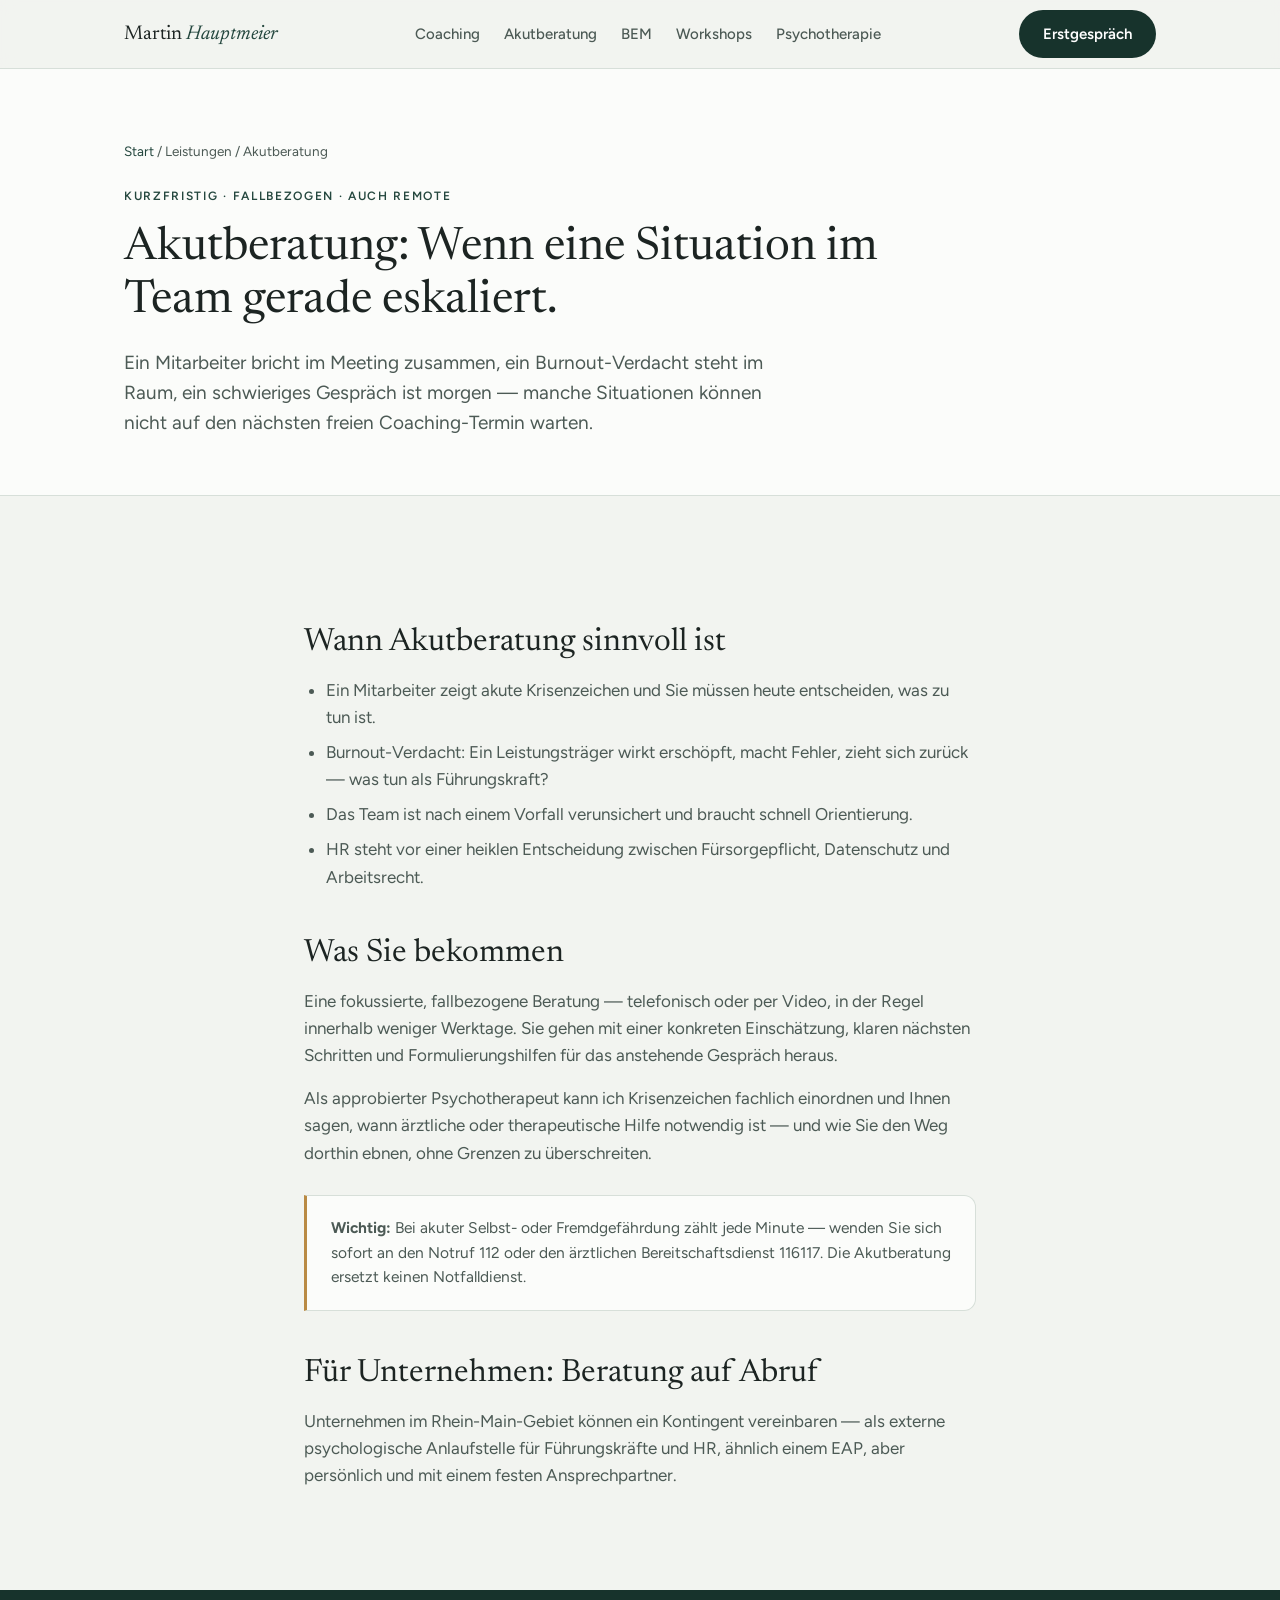
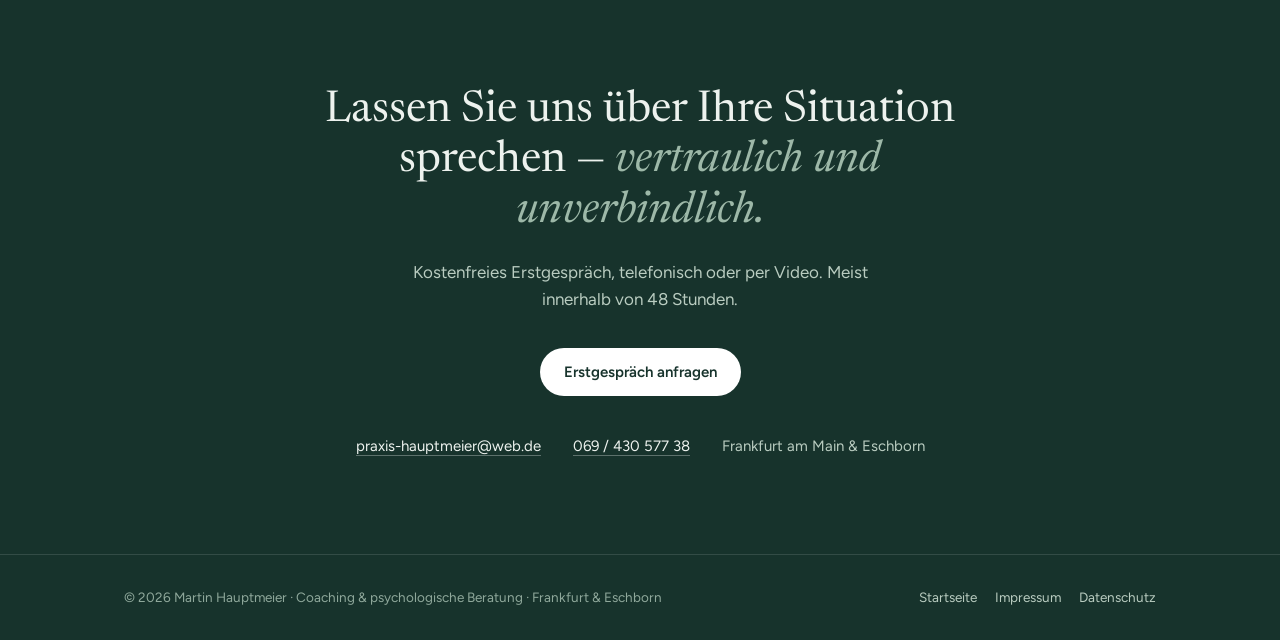
==== akutberatung-psychische-erkrankung-arbeitsplatz.html @ 54fd2620 "Add Unterseite: Akutberatung" ====
<!DOCTYPE html>
<html lang="de">
<head>
<meta charset="UTF-8">
<meta name="viewport" content="width=device-width, initial-scale=1.0">
<title>Psychische Erkrankung am Arbeitsplatz: Akutberatung für HR & Führung | Frankfurt – Martin Hauptmeier</title>
<meta name="description" content="Kurzfristige psychologische Fallberatung bei psychischer Erkrankung am Arbeitsplatz: Burnout, Depression, Krisen im Team. Für HR und Führungskräfte in Frankfurt, Eschborn und remote.">
<link rel="preconnect" href="https://fonts.googleapis.com">
<link rel="preconnect" href="https://fonts.gstatic.com" crossorigin>
<link href="https://fonts.googleapis.com/css2?family=Newsreader:ital,opsz,wght@0,6..72,300..600;1,6..72,300..600&family=Figtree:wght@400;500;600;700&display=swap" rel="stylesheet">
<link rel="stylesheet" href="styles.css">
</head>
<body>
<header>
  <div class="wrap nav">
    <a class="logo" href="index.html">Martin <span>Hauptmeier</span></a>
    <nav aria-label="Hauptnavigation">
      <ul>
        <li><a href="fuehrungskraefte-coaching-frankfurt.html">Coaching</a></li>
        <li><a href="akutberatung-psychische-erkrankung-arbeitsplatz.html">Akutberatung</a></li>
        <li><a href="bem-wiedereingliederung-frankfurt.html">BEM</a></li>
        <li><a href="workshops-psychische-gesundheit-fuehrungskraefte.html">Workshops</a></li>
        <li><a href="psychotherapie-frankfurt-nordend.html">Psychotherapie</a></li>
      </ul>
    </nav>
    <a class="btn" href="#kontakt">Erstgespräch</a>
  </div>
</header>
<div class="sub-hero">
  <div class="wrap">
    <p class="crumb"><a href="index.html">Start</a> / Leistungen / Akutberatung</p>
    <span class="eyebrow">Kurzfristig · fallbezogen · auch remote</span>
    <h1>Akutberatung: Wenn eine Situation im Team gerade eskaliert.</h1>
    <p class="lead">Ein Mitarbeiter bricht im Meeting zusammen, ein Burnout-Verdacht steht im Raum, ein schwieriges Gespräch ist morgen — manche Situationen können nicht auf den nächsten freien Coaching-Termin warten.</p>
  </div>
</div>
<section>
  <div class="wrap content">
    <h2>Wann Akutberatung sinnvoll ist</h2>
    <ul>
      <li>Ein Mitarbeiter zeigt akute Krisenzeichen und Sie müssen heute entscheiden, was zu tun ist.</li>
      <li>Burnout-Verdacht: Ein Leistungsträger wirkt erschöpft, macht Fehler, zieht sich zurück — was tun als Führungskraft?</li>
      <li>Das Team ist nach einem Vorfall verunsichert und braucht schnell Orientierung.</li>
      <li>HR steht vor einer heiklen Entscheidung zwischen Fürsorgepflicht, Datenschutz und Arbeitsrecht.</li>
    </ul>
    <h2>Was Sie bekommen</h2>
    <p>Eine fokussierte, fallbezogene Beratung — telefonisch oder per Video, in der Regel innerhalb weniger Werktage. Sie gehen mit einer konkreten Einschätzung, klaren nächsten Schritten und Formulierungshilfen für das anstehende Gespräch heraus.</p>
    <p>Als approbierter Psychotherapeut kann ich Krisenzeichen fachlich einordnen und Ihnen sagen, wann ärztliche oder therapeutische Hilfe notwendig ist — und wie Sie den Weg dorthin ebnen, ohne Grenzen zu überschreiten.</p>
    <div class="hinweis"><strong>Wichtig:</strong> Bei akuter Selbst- oder Fremdgefährdung zählt jede Minute — wenden Sie sich sofort an den Notruf 112 oder den ärztlichen Bereitschaftsdienst 116117. Die Akutberatung ersetzt keinen Notfalldienst.</div>
    <h2>Für Unternehmen: Beratung auf Abruf</h2>
    <p>Unternehmen im Rhein-Main-Gebiet können ein Kontingent vereinbaren — als externe psychologische Anlaufstelle für Führungskräfte und HR, ähnlich einem EAP, aber persönlich und mit einem festen Ansprechpartner.</p>
  </div>
</section>
<section class="kontakt" id="kontakt">
  <div class="wrap">
    <h2>Lassen Sie uns über Ihre Situation sprechen — <em>vertraulich und unverbindlich.</em></h2>
    <p>Kostenfreies Erstgespräch, telefonisch oder per Video. Meist innerhalb von 48 Stunden.</p>
    <a class="btn" href="mailto:praxis-hauptmeier@web.de">Erstgespräch anfragen</a>
    <div class="info">
      <span><a href="mailto:praxis-hauptmeier@web.de">praxis-hauptmeier@web.de</a></span>
      <span><a href="tel:+496943057738">069 / 430 577 38</a></span>
      <span>Frankfurt am Main & Eschborn</span>
    </div>
  </div>
</section>
<footer>
  <div class="wrap">
    <span>© 2026 Martin Hauptmeier · Coaching & psychologische Beratung · Frankfurt & Eschborn</span>
    <nav><a href="index.html">Startseite</a><a href="#">Impressum</a><a href="#">Datenschutz</a></nav>
  </div>
</footer>
</body>
</html>
---- styles.css ----
:root{
  --pine:#17332C; --pine-soft:#24473E; --sage:#9DB8A8;
  --mist:#F2F4F0; --paper:#FBFCFA; --ink:#1C2422; --ink-60:#4C5A55;
  --line:#D7DFD9; --amber:#B98A44;
}
*{margin:0;padding:0;box-sizing:border-box}
html{scroll-behavior:smooth}
body{font-family:'Figtree',system-ui,sans-serif;background:var(--mist);color:var(--ink);line-height:1.6;font-size:17px}
h1,h2,h3,.serif{font-family:'Newsreader',Georgia,serif;font-weight:400;line-height:1.15}
a{color:inherit}
.wrap{max-width:1080px;margin:0 auto;padding:0 24px}
.eyebrow{font-size:12px;letter-spacing:.14em;text-transform:uppercase;font-weight:600;color:var(--pine-soft)}
header{position:sticky;top:0;z-index:50;background:rgba(242,244,240,.92);backdrop-filter:blur(8px);border-bottom:1px solid var(--line)}
.nav{display:flex;align-items:center;justify-content:space-between;height:68px;gap:16px}
.logo{font-family:'Newsreader',serif;font-size:20px;text-decoration:none;white-space:nowrap}
.logo span{color:var(--pine-soft);font-style:italic}
nav ul{display:flex;gap:24px;list-style:none}
nav ul a{text-decoration:none;font-size:15px;font-weight:500;color:var(--ink-60)}
nav ul a:hover{color:var(--pine)}
.btn{display:inline-block;background:var(--pine);color:#fff;padding:12px 24px;border-radius:999px;text-decoration:none;font-weight:600;font-size:15px;transition:background .2s}
.btn:hover{background:var(--pine-soft)}
.btn.ghost{background:transparent;color:var(--pine);border:1px solid var(--pine)}
.btn.ghost:hover{background:var(--pine);color:#fff}
@media(max-width:860px){nav ul{display:none}}
.faden{position:relative}
.faden::before{content:"";position:absolute;left:24px;top:0;bottom:0;width:1px;background:linear-gradient(var(--sage),var(--pine));opacity:.55}
.knoten{position:absolute;left:19.5px;width:10px;height:10px;border-radius:50%;background:var(--mist);border:2px solid var(--pine-soft)}
@media(max-width:760px){.faden::before,.knoten{display:none}}
.hero{padding:88px 0 80px;background:var(--paper);border-bottom:1px solid var(--line)}
.hero h1{font-size:clamp(32px,5vw,54px);margin:20px 0 24px;letter-spacing:-.01em;max-width:860px}
.hero h1 em{color:var(--pine-soft)}
.hero p.lead{font-size:20px;color:var(--ink-60);max-width:640px;margin-bottom:34px}
.cta-row{display:flex;gap:14px;flex-wrap:wrap;align-items:center}
.ort{margin-top:34px;font-size:14px;color:var(--ink-60);display:flex;align-items:center;gap:8px}
.ort::before{content:"";width:7px;height:7px;border-radius:50%;background:var(--amber);display:inline-block}
.hero-grid{display:grid;grid-template-columns:1fr 340px;gap:56px;align-items:center}
@media(max-width:900px){.hero-grid{grid-template-columns:1fr}}
.hero-portrait{width:100%;border-radius:16px;display:block;box-shadow:0 24px 48px -24px rgba(23,51,44,.35)}
section{padding:84px 0}
.sec-head{max-width:660px;margin-bottom:48px;padding-left:64px;position:relative}
@media(max-width:760px){.sec-head{padding-left:0}}
.sec-head h2{font-size:clamp(28px,3.6vw,40px);margin-top:14px}
.cards{display:grid;grid-template-columns:repeat(3,1fr);gap:20px}
@media(max-width:860px){.cards{grid-template-columns:1fr}}
.card{background:var(--paper);border:1px solid var(--line);border-radius:14px;padding:28px 26px}
.card .serif{font-size:20px;font-style:italic;color:var(--pine-soft);display:block;margin-bottom:14px}
.card p{font-size:15.5px;color:var(--ink-60)}
.card a.mehr{display:inline-block;margin-top:14px;font-size:14.5px;font-weight:600;color:var(--pine);text-decoration:none;border-bottom:1px solid var(--sage)}
.leistungen-bg{background:var(--paper);border-top:1px solid var(--line);border-bottom:1px solid var(--line)}
.leistung{display:grid;grid-template-columns:240px 1fr;gap:32px;padding:34px 0 34px 64px;border-top:1px solid var(--line);position:relative}
.leistung:last-of-type{border-bottom:1px solid var(--line)}
.leistung h3{font-size:23px}
.leistung h3 a{text-decoration:none;color:inherit}
.leistung h3 a:hover{color:var(--pine-soft)}
.leistung .tag{font-size:13px;color:var(--amber);font-weight:600;letter-spacing:.06em;text-transform:uppercase;margin-top:6px}
.leistung p{color:var(--ink-60);max-width:560px}
@media(max-width:760px){.leistung{grid-template-columns:1fr;gap:10px;padding-left:0}}
.ueber-bg{background:var(--paper);border-top:1px solid var(--line);border-bottom:1px solid var(--line)}
.ueber-grid{display:grid;grid-template-columns:340px 1fr;gap:56px;align-items:start}
@media(max-width:860px){.ueber-grid{grid-template-columns:1fr}}
.portrait-img{width:100%;border-radius:16px;display:block}
.ueber-grid h2{font-size:clamp(28px,3.4vw,38px);margin:14px 0 20px}
.ueber-grid p{color:var(--ink-60);margin-bottom:16px;max-width:580px}
.quali{list-style:none;margin-top:24px;display:grid;gap:10px}
.quali li{padding-left:22px;position:relative;font-size:15.5px}
.quali li::before{content:"—";position:absolute;left:0;color:var(--amber)}
.sub-hero{padding:72px 0 56px;background:var(--paper);border-bottom:1px solid var(--line)}
.sub-hero .crumb{font-size:13.5px;color:var(--ink-60);margin-bottom:18px}
.sub-hero .crumb a{color:var(--pine-soft);text-decoration:none}
.sub-hero h1{font-size:clamp(30px,4.4vw,46px);max-width:820px;margin:14px 0 20px}
.sub-hero p.lead{font-size:19px;color:var(--ink-60);max-width:640px}
.content{max-width:720px}
.content h2{font-size:clamp(24px,3vw,32px);margin:44px 0 16px}
.content h3{font-size:21px;margin:30px 0 10px}
.content p{color:var(--ink-60);margin-bottom:16px}
.content ul{margin:0 0 16px 22px;color:var(--ink-60)}
.content li{margin-bottom:8px}
.hinweis{background:var(--paper);border:1px solid var(--line);border-left:3px solid var(--amber);border-radius:0 12px 12px 0;padding:20px 24px;margin:28px 0;font-size:15.5px;color:var(--ink-60)}
details.faq{background:var(--paper);border:1px solid var(--line);border-radius:12px;margin-bottom:12px;padding:0 22px}
details.faq summary{cursor:pointer;padding:18px 0;font-weight:600;font-size:16.5px;list-style:none;position:relative;padding-right:32px}
details.faq summary::after{content:"+";position:absolute;right:0;top:14px;font-size:22px;color:var(--sage)}
details.faq[open] summary::after{content:"–"}
details.faq p{color:var(--ink-60);padding-bottom:18px;font-size:15.5px}
.kontakt{background:var(--pine);color:#EDF2EE;text-align:center;padding:96px 0}
.kontakt h2{font-size:clamp(30px,4vw,44px);max-width:680px;margin:0 auto 22px}
.kontakt h2 em{color:var(--sage)}
.kontakt p{color:#B9CCC0;max-width:520px;margin:0 auto 34px}
.kontakt .btn{background:#fff;color:var(--pine)}
.kontakt .btn:hover{background:var(--sage)}
.kontakt .info{margin-top:38px;font-size:15px;color:#B9CCC0;display:flex;gap:32px;justify-content:center;flex-wrap:wrap}
.kontakt .info a{color:#EDF2EE;text-decoration:none;border-bottom:1px solid rgba(255,255,255,.3)}
footer{background:var(--pine);border-top:1px solid rgba(255,255,255,.12);padding:32px 0;color:#8FA89B;font-size:13.5px}
footer .wrap{display:flex;justify-content:space-between;flex-wrap:wrap;gap:12px}
footer nav a{color:#B9CCC0;text-decoration:none;margin-left:18px}
.reveal{opacity:0;transform:translateY(14px);transition:opacity .6s ease,transform .6s ease}
.reveal.show{opacity:1;transform:none}
@media(prefers-reduced-motion:reduce){.reveal{opacity:1;transform:none;transition:none}html{scroll-behavior:auto}}
:focus-visible{outline:2px solid var(--amber);outline-offset:3px}
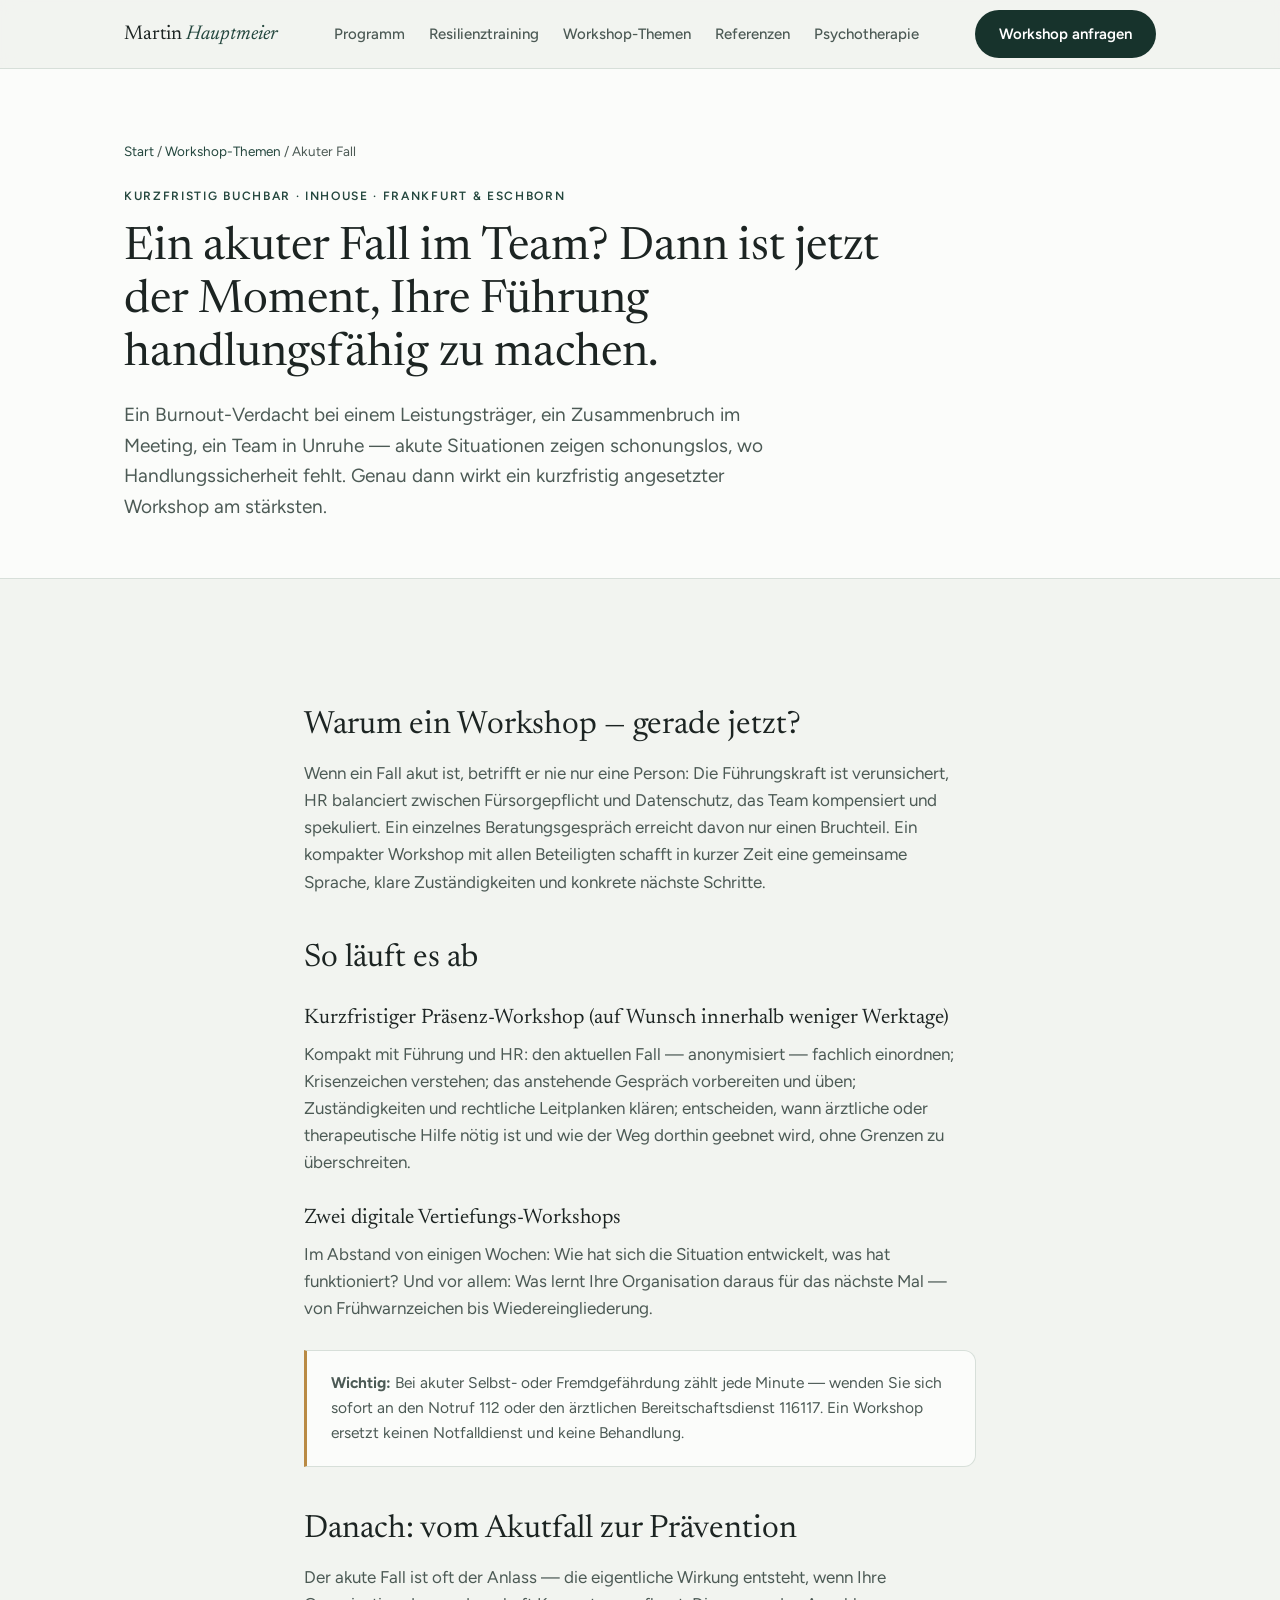
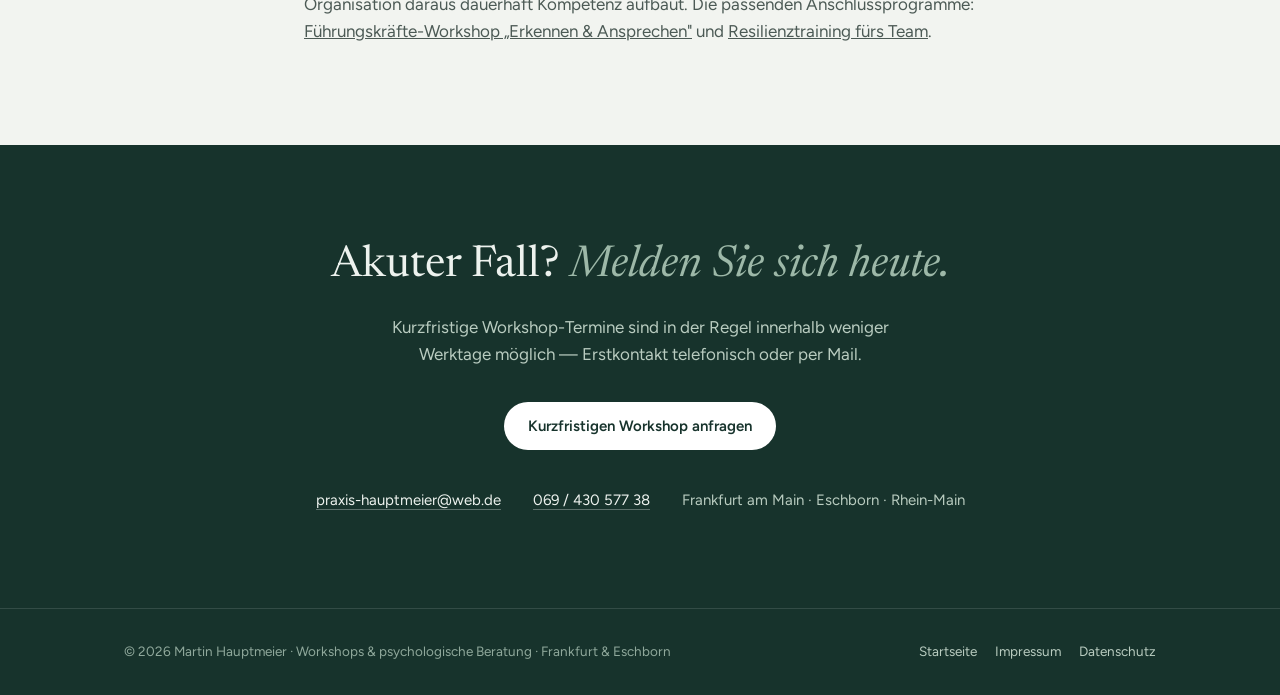
==== commit 3e6fa3e5: "Umbau: Akutberatung → kurzfristig buchbarer Akut-Workshop" ====
--- a/akutberatung-psychische-erkrankung-arbeitsplatz.html
+++ b/akutberatung-psychische-erkrankung-arbeitsplatz.html
@@ -3,8 +3,8 @@
 <head>
 <meta charset="UTF-8">
 <meta name="viewport" content="width=device-width, initial-scale=1.0">
-<title>Psychische Erkrankung am Arbeitsplatz: Akutberatung für HR & Führung | Frankfurt – Martin Hauptmeier</title>
-<meta name="description" content="Kurzfristige psychologische Fallberatung bei psychischer Erkrankung am Arbeitsplatz: Burnout, Depression, Krisen im Team. Für HR und Führungskräfte in Frankfurt, Eschborn und remote.">
+<title>Psychische Erkrankung am Arbeitsplatz: Wenn der Fall akut ist | Workshop kurzfristig – Martin Hauptmeier, Frankfurt</title>
+<meta name="description" content="Akuter Fall im Team? Kurzfristig buchbarer Inhouse-Workshop zu psychischer Erkrankung am Arbeitsplatz: Burnout, Depression, Krisen — Handlungssicherheit für Führung und HR. Frankfurt, Eschborn, Rhein-Main.">
 <link rel="preconnect" href="https://fonts.googleapis.com">
 <link rel="preconnect" href="https://fonts.gstatic.com" crossorigin>
 <link href="https://fonts.googleapis.com/css2?family=Newsreader:ital,opsz,wght@0,6..72,300..600;1,6..72,300..600&family=Figtree:wght@400;500;600;700&display=swap" rel="stylesheet">
@@ -16,56 +16,53 @@
     <a class="logo" href="index.html">Martin <span>Hauptmeier</span></a>
     <nav aria-label="Hauptnavigation">
       <ul>
-        <li><a href="fuehrungskraefte-coaching-frankfurt.html">Coaching</a></li>
-        <li><a href="akutberatung-psychische-erkrankung-arbeitsplatz.html">Akutberatung</a></li>
-        <li><a href="bem-wiedereingliederung-frankfurt.html">BEM</a></li>
-        <li><a href="workshops-psychische-gesundheit-fuehrungskraefte.html">Workshops</a></li>
+        <li><a href="index.html#programm">Programm</a></li>
+        <li><a href="resilienztraining-unternehmen-frankfurt.html">Resilienztraining</a></li>
+        <li><a href="workshops-psychische-gesundheit-fuehrungskraefte.html">Workshop-Themen</a></li>
+        <li><a href="index.html#referenzen">Referenzen</a></li>
         <li><a href="psychotherapie-frankfurt-nordend.html">Psychotherapie</a></li>
       </ul>
     </nav>
-    <a class="btn" href="#kontakt">Erstgespräch</a>
+    <a class="btn" href="#kontakt">Workshop anfragen</a>
   </div>
 </header>
 <div class="sub-hero">
   <div class="wrap">
-    <p class="crumb"><a href="index.html">Start</a> / Leistungen / Akutberatung</p>
-    <span class="eyebrow">Kurzfristig · fallbezogen · auch remote</span>
-    <h1>Akutberatung: Wenn eine Situation im Team gerade eskaliert.</h1>
-    <p class="lead">Ein Mitarbeiter bricht im Meeting zusammen, ein Burnout-Verdacht steht im Raum, ein schwieriges Gespräch ist morgen — manche Situationen können nicht auf den nächsten freien Coaching-Termin warten.</p>
+    <p class="crumb"><a href="index.html">Start</a> / <a href="workshops-psychische-gesundheit-fuehrungskraefte.html">Workshop-Themen</a> / Akuter Fall</p>
+    <span class="eyebrow">Kurzfristig buchbar · Inhouse · Frankfurt & Eschborn</span>
+    <h1>Ein akuter Fall im Team? Dann ist jetzt der Moment, Ihre Führung handlungsfähig zu machen.</h1>
+    <p class="lead">Ein Burnout-Verdacht bei einem Leistungsträger, ein Zusammenbruch im Meeting, ein Team in Unruhe — akute Situationen zeigen schonungslos, wo Handlungssicherheit fehlt. Genau dann wirkt ein kurzfristig angesetzter Workshop am stärksten.</p>
   </div>
 </div>
 <section>
   <div class="wrap content">
-    <h2>Wann Akutberatung sinnvoll ist</h2>
-    <ul>
-      <li>Ein Mitarbeiter zeigt akute Krisenzeichen und Sie müssen heute entscheiden, was zu tun ist.</li>
-      <li>Burnout-Verdacht: Ein Leistungsträger wirkt erschöpft, macht Fehler, zieht sich zurück — was tun als Führungskraft?</li>
-      <li>Das Team ist nach einem Vorfall verunsichert und braucht schnell Orientierung.</li>
-      <li>HR steht vor einer heiklen Entscheidung zwischen Fürsorgepflicht, Datenschutz und Arbeitsrecht.</li>
-    </ul>
-    <h2>Was Sie bekommen</h2>
-    <p>Eine fokussierte, fallbezogene Beratung — telefonisch oder per Video, in der Regel innerhalb weniger Werktage. Sie gehen mit einer konkreten Einschätzung, klaren nächsten Schritten und Formulierungshilfen für das anstehende Gespräch heraus.</p>
-    <p>Als approbierter Psychotherapeut kann ich Krisenzeichen fachlich einordnen und Ihnen sagen, wann ärztliche oder therapeutische Hilfe notwendig ist — und wie Sie den Weg dorthin ebnen, ohne Grenzen zu überschreiten.</p>
-    <div class="hinweis"><strong>Wichtig:</strong> Bei akuter Selbst- oder Fremdgefährdung zählt jede Minute — wenden Sie sich sofort an den Notruf 112 oder den ärztlichen Bereitschaftsdienst 116117. Die Akutberatung ersetzt keinen Notfalldienst.</div>
-    <h2>Für Unternehmen: Beratung auf Abruf</h2>
-    <p>Unternehmen im Rhein-Main-Gebiet können ein Kontingent vereinbaren — als externe psychologische Anlaufstelle für Führungskräfte und HR, ähnlich einem EAP, aber persönlich und mit einem festen Ansprechpartner.</p>
+    <h2>Warum ein Workshop — gerade jetzt?</h2>
+    <p>Wenn ein Fall akut ist, betrifft er nie nur eine Person: Die Führungskraft ist verunsichert, HR balanciert zwischen Fürsorgepflicht und Datenschutz, das Team kompensiert und spekuliert. Ein einzelnes Beratungsgespräch erreicht davon nur einen Bruchteil. Ein kompakter Workshop mit allen Beteiligten schafft in kurzer Zeit eine gemeinsame Sprache, klare Zuständigkeiten und konkrete nächste Schritte.</p>
+    <h2>So läuft es ab</h2>
+    <h3>Kurzfristiger Präsenz-Workshop (auf Wunsch innerhalb weniger Werktage)</h3>
+    <p>Kompakt mit Führung und HR: den aktuellen Fall — anonymisiert — fachlich einordnen; Krisenzeichen verstehen; das anstehende Gespräch vorbereiten und üben; Zuständigkeiten und rechtliche Leitplanken klären; entscheiden, wann ärztliche oder therapeutische Hilfe nötig ist und wie der Weg dorthin geebnet wird, ohne Grenzen zu überschreiten.</p>
+    <h3>Zwei digitale Vertiefungs-Workshops</h3>
+    <p>Im Abstand von einigen Wochen: Wie hat sich die Situation entwickelt, was hat funktioniert? Und vor allem: Was lernt Ihre Organisation daraus für das nächste Mal — von Frühwarnzeichen bis Wiedereingliederung.</p>
+    <div class="hinweis"><strong>Wichtig:</strong> Bei akuter Selbst- oder Fremdgefährdung zählt jede Minute — wenden Sie sich sofort an den Notruf 112 oder den ärztlichen Bereitschaftsdienst 116117. Ein Workshop ersetzt keinen Notfalldienst und keine Behandlung.</div>
+    <h2>Danach: vom Akutfall zur Prävention</h2>
+    <p>Der akute Fall ist oft der Anlass — die eigentliche Wirkung entsteht, wenn Ihre Organisation daraus dauerhaft Kompetenz aufbaut. Die passenden Anschlussprogramme: <a href="fuehrungskraefte-coaching-frankfurt.html">Führungskräfte-Workshop „Erkennen & Ansprechen"</a> und <a href="resilienztraining-unternehmen-frankfurt.html">Resilienztraining fürs Team</a>.</p>
   </div>
 </section>
 <section class="kontakt" id="kontakt">
   <div class="wrap">
-    <h2>Lassen Sie uns über Ihre Situation sprechen — <em>vertraulich und unverbindlich.</em></h2>
-    <p>Kostenfreies Erstgespräch, telefonisch oder per Video. Meist innerhalb von 48 Stunden.</p>
-    <a class="btn" href="mailto:praxis-hauptmeier@web.de">Erstgespräch anfragen</a>
+    <h2>Akuter Fall? <em>Melden Sie sich heute.</em></h2>
+    <p>Kurzfristige Workshop-Termine sind in der Regel innerhalb weniger Werktage möglich — Erstkontakt telefonisch oder per Mail.</p>
+    <a class="btn" href="mailto:praxis-hauptmeier@web.de">Kurzfristigen Workshop anfragen</a>
     <div class="info">
       <span><a href="mailto:praxis-hauptmeier@web.de">praxis-hauptmeier@web.de</a></span>
       <span><a href="tel:+496943057738">069 / 430 577 38</a></span>
-      <span>Frankfurt am Main & Eschborn</span>
+      <span>Frankfurt am Main · Eschborn · Rhein-Main</span>
     </div>
   </div>
 </section>
 <footer>
   <div class="wrap">
-    <span>© 2026 Martin Hauptmeier · Coaching & psychologische Beratung · Frankfurt & Eschborn</span>
+    <span>© 2026 Martin Hauptmeier · Workshops & psychologische Beratung · Frankfurt & Eschborn</span>
     <nav><a href="index.html">Startseite</a><a href="#">Impressum</a><a href="#">Datenschutz</a></nav>
   </div>
 </footer>
--- a/styles.css
+++ b/styles.css
@@ -8,6 +8,7 @@
 body{font-family:'Figtree',system-ui,sans-serif;background:var(--mist);color:var(--ink);line-height:1.6;font-size:17px}
 h1,h2,h3,.serif{font-family:'Newsreader',Georgia,serif;font-weight:400;line-height:1.15}
 a{color:inherit}
+img{max-width:100%;height:auto}
 .wrap{max-width:1080px;margin:0 auto;padding:0 24px}
 .eyebrow{font-size:12px;letter-spacing:.14em;text-transform:uppercase;font-weight:600;color:var(--pine-soft)}
 header{position:sticky;top:0;z-index:50;background:rgba(242,244,240,.92);backdrop-filter:blur(8px);border-bottom:1px solid var(--line)}
@@ -34,17 +35,24 @@
 .ort{margin-top:34px;font-size:14px;color:var(--ink-60);display:flex;align-items:center;gap:8px}
 .ort::before{content:"";width:7px;height:7px;border-radius:50%;background:var(--amber);display:inline-block}
 .hero-grid{display:grid;grid-template-columns:1fr 340px;gap:56px;align-items:center}
-@media(max-width:900px){.hero-grid{grid-template-columns:1fr}}
-.hero-portrait{width:100%;border-radius:16px;display:block;box-shadow:0 24px 48px -24px rgba(23,51,44,.35)}
+@media(max-width:900px){.hero-grid{grid-template-columns:1fr}.hero-portrait{max-width:340px}}
+.hero-portrait{width:100%;height:auto;aspect-ratio:4/5;object-fit:cover;border-radius:16px;display:block;box-shadow:0 24px 48px -24px rgba(23,51,44,.35)}
 section{padding:84px 0}
 .sec-head{max-width:660px;margin-bottom:48px;padding-left:64px;position:relative}
 @media(max-width:760px){.sec-head{padding-left:0}}
 .sec-head h2{font-size:clamp(28px,3.6vw,40px);margin-top:14px}
+.sec-head p{color:var(--ink-60);margin-top:14px}
+.schritt{display:grid;grid-template-columns:56px 1fr;gap:20px;padding:24px 0 24px 64px;position:relative}
+.schritt .num{font-family:'Newsreader',serif;font-size:30px;font-style:italic;color:var(--sage)}
+.schritt h3{font-size:21px;margin-bottom:6px}
+.schritt p{color:var(--ink-60);max-width:560px}
+@media(max-width:760px){.schritt{padding-left:0}}
 .cards{display:grid;grid-template-columns:repeat(3,1fr);gap:20px}
 @media(max-width:860px){.cards{grid-template-columns:1fr}}
 .card{background:var(--paper);border:1px solid var(--line);border-radius:14px;padding:28px 26px}
 .card .serif{font-size:20px;font-style:italic;color:var(--pine-soft);display:block;margin-bottom:14px}
 .card p{font-size:15.5px;color:var(--ink-60)}
+.card h3{font-size:21px;margin-bottom:10px}
 .card a.mehr{display:inline-block;margin-top:14px;font-size:14.5px;font-weight:600;color:var(--pine);text-decoration:none;border-bottom:1px solid var(--sage)}
 .leistungen-bg{background:var(--paper);border-top:1px solid var(--line);border-bottom:1px solid var(--line)}
 .leistung{display:grid;grid-template-columns:240px 1fr;gap:32px;padding:34px 0 34px 64px;border-top:1px solid var(--line);position:relative}
@@ -57,8 +65,8 @@
 @media(max-width:760px){.leistung{grid-template-columns:1fr;gap:10px;padding-left:0}}
 .ueber-bg{background:var(--paper);border-top:1px solid var(--line);border-bottom:1px solid var(--line)}
 .ueber-grid{display:grid;grid-template-columns:340px 1fr;gap:56px;align-items:start}
-@media(max-width:860px){.ueber-grid{grid-template-columns:1fr}}
-.portrait-img{width:100%;border-radius:16px;display:block}
+@media(max-width:860px){.ueber-grid{grid-template-columns:1fr}.portrait-img{max-width:340px}}
+.portrait-img{width:100%;height:auto;aspect-ratio:4/5;object-fit:cover;border-radius:16px;display:block}
 .ueber-grid h2{font-size:clamp(28px,3.4vw,38px);margin:14px 0 20px}
 .ueber-grid p{color:var(--ink-60);margin-bottom:16px;max-width:580px}
 .quali{list-style:none;margin-top:24px;display:grid;gap:10px}
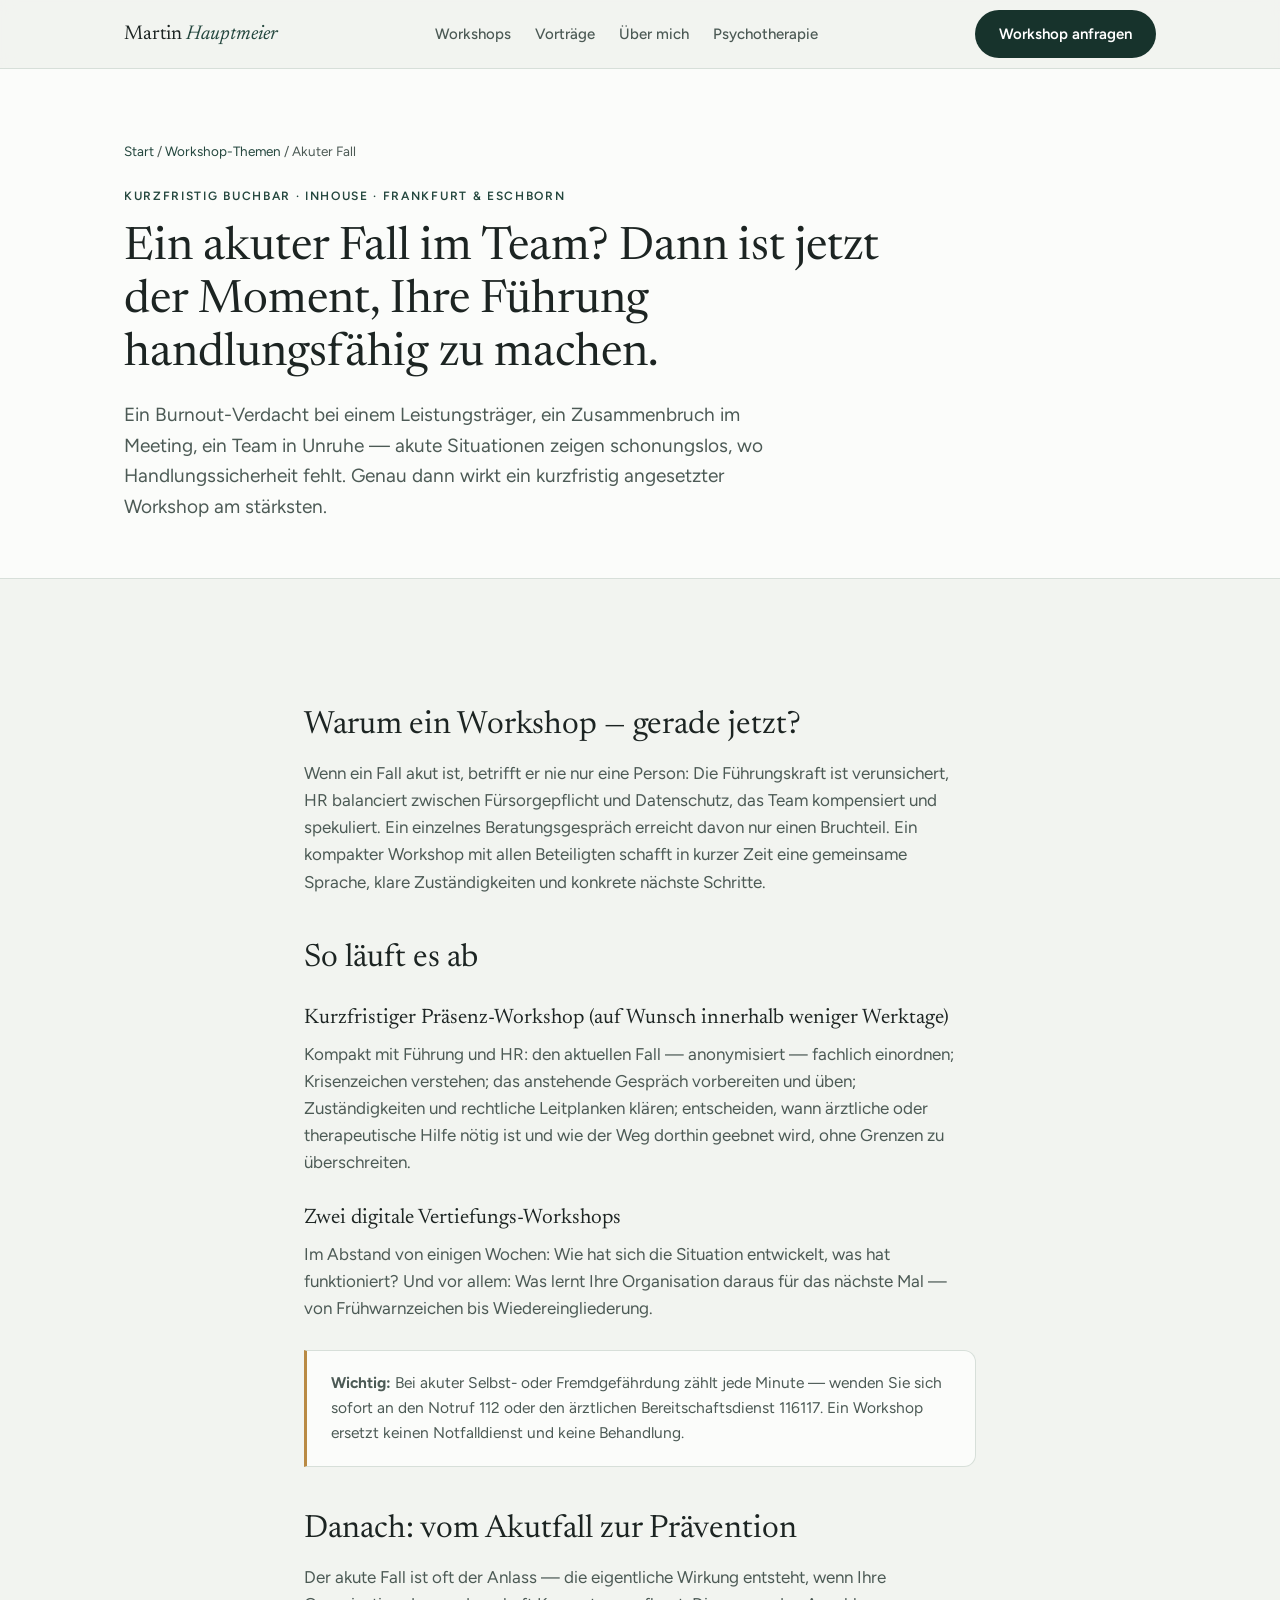
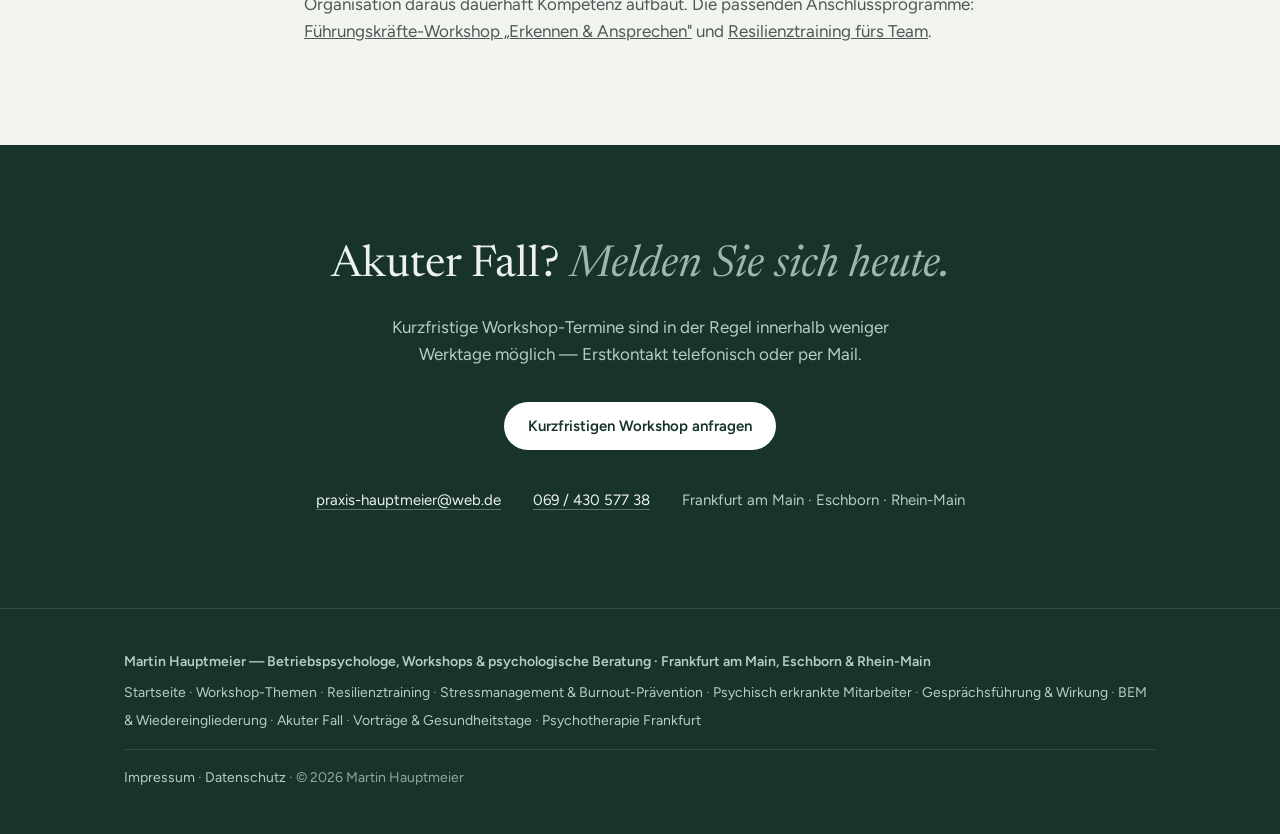
==== commit c0251a65: "Akut-Seite: einheitliche Navi/Footer, interner Link auf neue Workshop-URL" ====
--- a/akutberatung-psychische-erkrankung-arbeitsplatz.html
+++ b/akutberatung-psychische-erkrankung-arbeitsplatz.html
@@ -16,10 +16,9 @@
     <a class="logo" href="index.html">Martin <span>Hauptmeier</span></a>
     <nav aria-label="Hauptnavigation">
       <ul>
-        <li><a href="index.html#programm">Programm</a></li>
-        <li><a href="resilienztraining-unternehmen-frankfurt.html">Resilienztraining</a></li>
-        <li><a href="workshops-psychische-gesundheit-fuehrungskraefte.html">Workshop-Themen</a></li>
-        <li><a href="index.html#referenzen">Referenzen</a></li>
+        <li><a href="workshops-psychische-gesundheit-fuehrungskraefte.html">Workshops</a></li>
+        <li><a href="vortrag-psychische-gesundheit-gesundheitstag.html">Vorträge</a></li>
+        <li><a href="index.html#ueber">Über mich</a></li>
         <li><a href="psychotherapie-frankfurt-nordend.html">Psychotherapie</a></li>
       </ul>
     </nav>
@@ -45,7 +44,7 @@
     <p>Im Abstand von einigen Wochen: Wie hat sich die Situation entwickelt, was hat funktioniert? Und vor allem: Was lernt Ihre Organisation daraus für das nächste Mal — von Frühwarnzeichen bis Wiedereingliederung.</p>
     <div class="hinweis"><strong>Wichtig:</strong> Bei akuter Selbst- oder Fremdgefährdung zählt jede Minute — wenden Sie sich sofort an den Notruf 112 oder den ärztlichen Bereitschaftsdienst 116117. Ein Workshop ersetzt keinen Notfalldienst und keine Behandlung.</div>
     <h2>Danach: vom Akutfall zur Prävention</h2>
-    <p>Der akute Fall ist oft der Anlass — die eigentliche Wirkung entsteht, wenn Ihre Organisation daraus dauerhaft Kompetenz aufbaut. Die passenden Anschlussprogramme: <a href="fuehrungskraefte-coaching-frankfurt.html">Führungskräfte-Workshop „Erkennen & Ansprechen"</a> und <a href="resilienztraining-unternehmen-frankfurt.html">Resilienztraining fürs Team</a>.</p>
+    <p>Der akute Fall ist oft der Anlass — die eigentliche Wirkung entsteht, wenn Ihre Organisation daraus dauerhaft Kompetenz aufbaut. Die passenden Anschlussprogramme: <a href="workshop-psychisch-erkrankte-mitarbeiter-frankfurt.html">Führungskräfte-Workshop „Erkennen & Ansprechen"</a> und <a href="resilienztraining-unternehmen-frankfurt.html">Resilienztraining fürs Team</a>.</p>
   </div>
 </section>
 <section class="kontakt" id="kontakt">
@@ -62,8 +61,9 @@
 </section>
 <footer>
   <div class="wrap">
-    <span>© 2026 Martin Hauptmeier · Workshops & psychologische Beratung · Frankfurt & Eschborn</span>
-    <nav><a href="index.html">Startseite</a><a href="#">Impressum</a><a href="#">Datenschutz</a></nav>
+    <p class="f-brand">Martin Hauptmeier — Betriebspsychologe, Workshops & psychologische Beratung · Frankfurt am Main, Eschborn & Rhein-Main</p>
+    <p class="f-links"><a href="index.html">Startseite</a> · <a href="workshops-psychische-gesundheit-fuehrungskraefte.html">Workshop-Themen</a> · <a href="resilienztraining-unternehmen-frankfurt.html">Resilienztraining</a> · <a href="stressmanagement-seminar-frankfurt.html">Stressmanagement & Burnout-Prävention</a> · <a href="workshop-psychisch-erkrankte-mitarbeiter-frankfurt.html">Psychisch erkrankte Mitarbeiter</a> · <a href="gespraechsfuehrung-training-fuehrungskraefte.html">Gesprächsführung & Wirkung</a> · <a href="bem-wiedereingliederung-frankfurt.html">BEM & Wiedereingliederung</a> · <a href="akutberatung-psychische-erkrankung-arbeitsplatz.html">Akuter Fall</a> · <a href="vortrag-psychische-gesundheit-gesundheitstag.html">Vorträge & Gesundheitstage</a> · <a href="psychotherapie-frankfurt-nordend.html">Psychotherapie Frankfurt</a></p>
+    <p class="f-links f-legal"><a href="impressum.html">Impressum</a> · <a href="datenschutz.html">Datenschutz</a> · © 2026 Martin Hauptmeier</p>
   </div>
 </footer>
 </body>
--- a/styles.css
+++ b/styles.css
@@ -97,9 +97,13 @@
 .kontakt .btn:hover{background:var(--sage)}
 .kontakt .info{margin-top:38px;font-size:15px;color:#B9CCC0;display:flex;gap:32px;justify-content:center;flex-wrap:wrap}
 .kontakt .info a{color:#EDF2EE;text-decoration:none;border-bottom:1px solid rgba(255,255,255,.3)}
-footer{background:var(--pine);border-top:1px solid rgba(255,255,255,.12);padding:32px 0;color:#8FA89B;font-size:13.5px}
-footer .wrap{display:flex;justify-content:space-between;flex-wrap:wrap;gap:12px}
-footer nav a{color:#B9CCC0;text-decoration:none;margin-left:18px}
+footer{background:var(--pine);border-top:1px solid rgba(255,255,255,.12);padding:36px 0;color:#8FA89B;font-size:14px}
+footer p{margin:6px 0}
+footer .f-brand{color:#B9CCC0;font-weight:600}
+footer .f-links{line-height:2}
+footer .f-links a{color:#B9CCC0;text-decoration:none}
+footer .f-links a:hover{color:#fff}
+footer .f-legal{margin-top:14px;padding-top:14px;border-top:1px solid rgba(255,255,255,.12)}
 .reveal{opacity:0;transform:translateY(14px);transition:opacity .6s ease,transform .6s ease}
 .reveal.show{opacity:1;transform:none}
 @media(prefers-reduced-motion:reduce){.reveal{opacity:1;transform:none;transition:none}html{scroll-behavior:auto}}
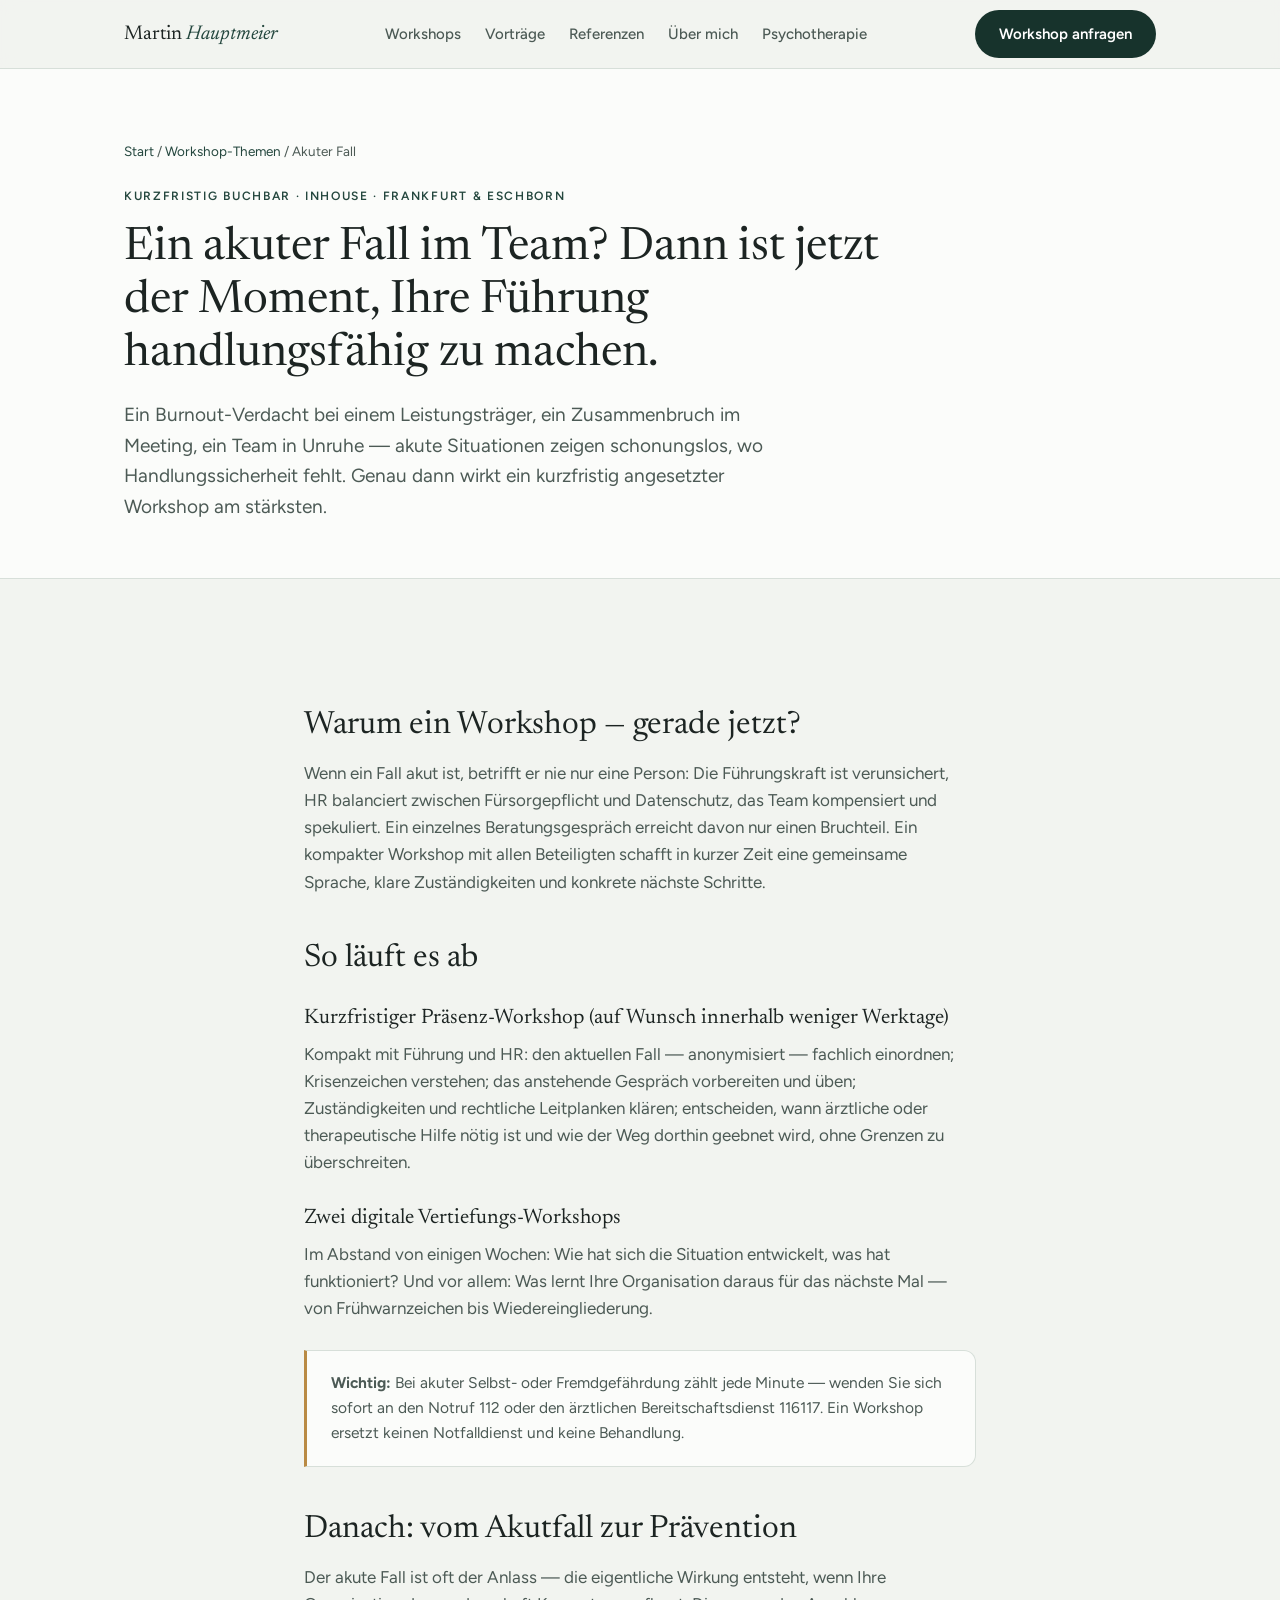
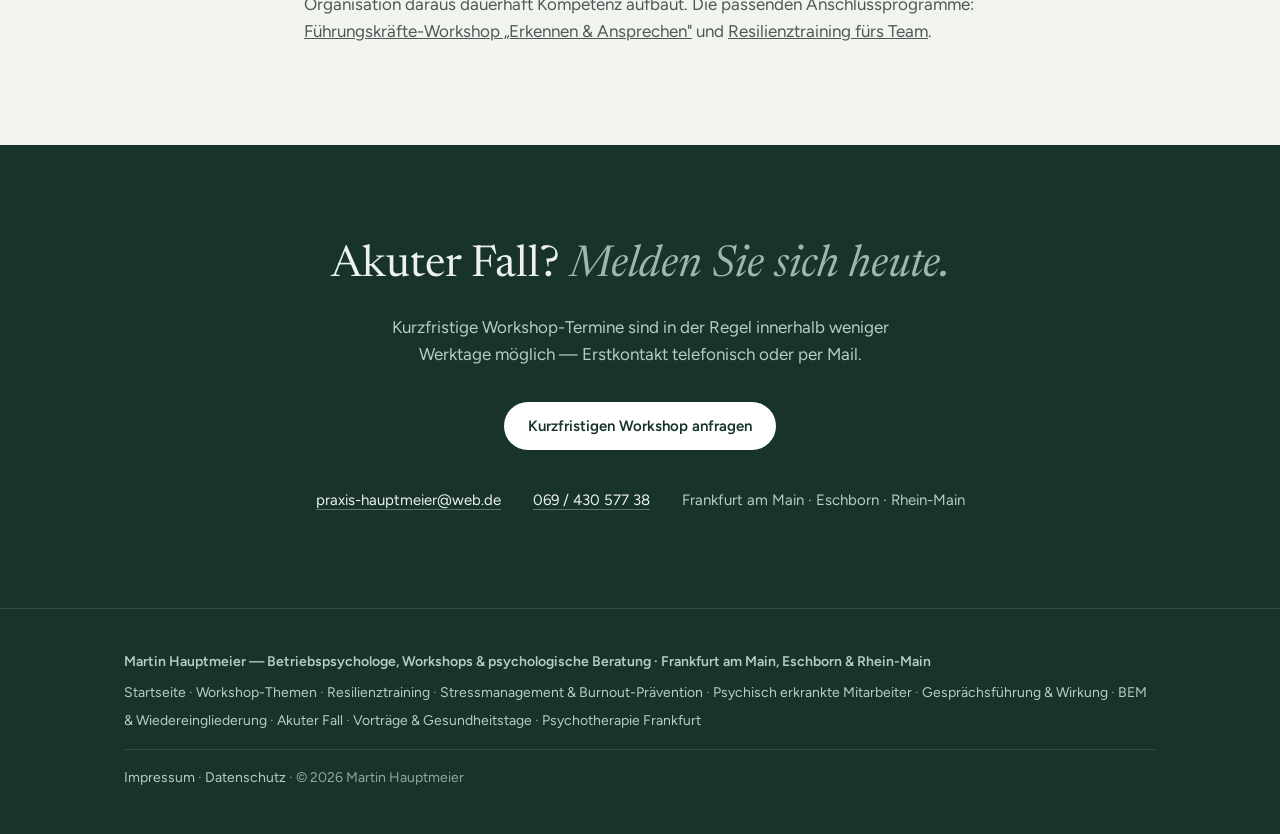
==== commit 19d92290: "Akut: Referenzen in Navi, site.js eingebunden" ====
--- a/akutberatung-psychische-erkrankung-arbeitsplatz.html
+++ b/akutberatung-psychische-erkrankung-arbeitsplatz.html
@@ -9,6 +9,7 @@
 <link rel="preconnect" href="https://fonts.gstatic.com" crossorigin>
 <link href="https://fonts.googleapis.com/css2?family=Newsreader:ital,opsz,wght@0,6..72,300..600;1,6..72,300..600&family=Figtree:wght@400;500;600;700&display=swap" rel="stylesheet">
 <link rel="stylesheet" href="styles.css">
+<script src="site.js" defer></script>
 </head>
 <body>
 <header>
@@ -18,6 +19,7 @@
       <ul>
         <li><a href="workshops-psychische-gesundheit-fuehrungskraefte.html">Workshops</a></li>
         <li><a href="vortrag-psychische-gesundheit-gesundheitstag.html">Vorträge</a></li>
+        <li><a href="index.html#referenzen">Referenzen</a></li>
         <li><a href="index.html#ueber">Über mich</a></li>
         <li><a href="psychotherapie-frankfurt-nordend.html">Psychotherapie</a></li>
       </ul>
